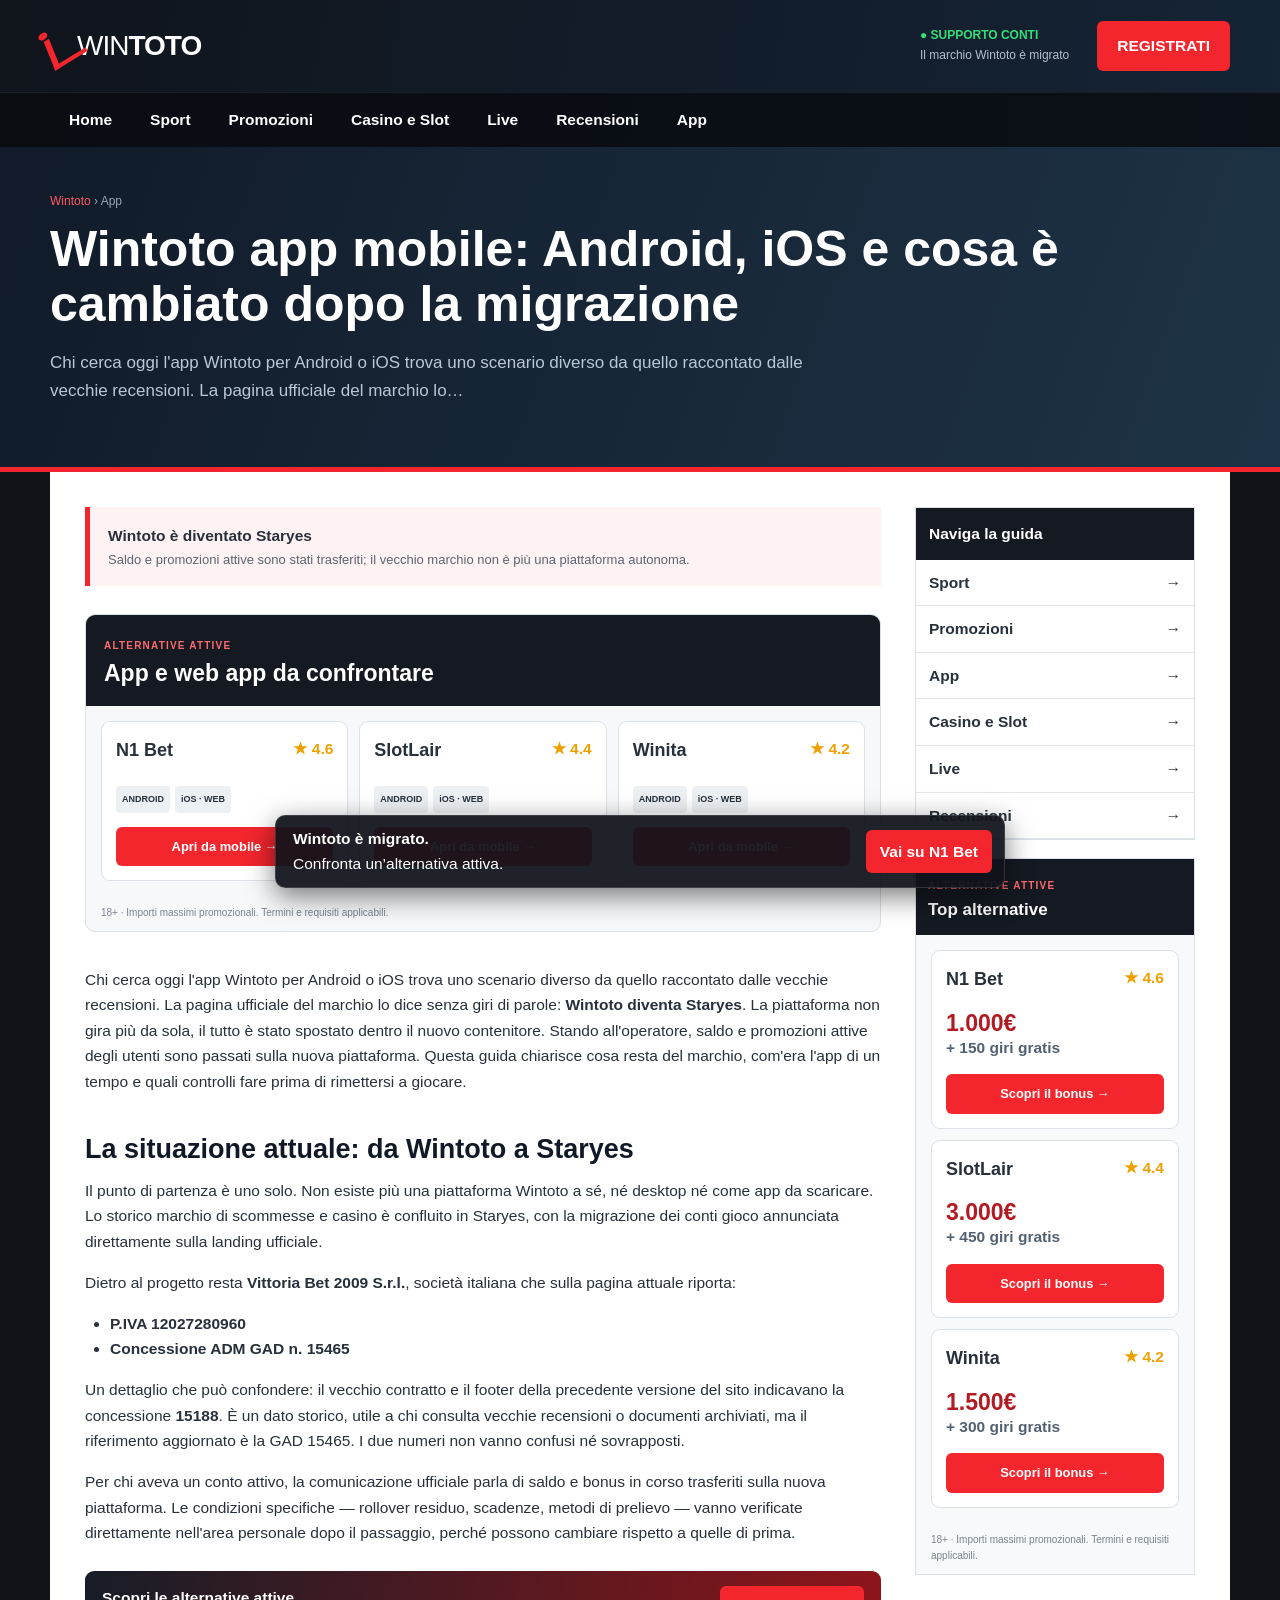
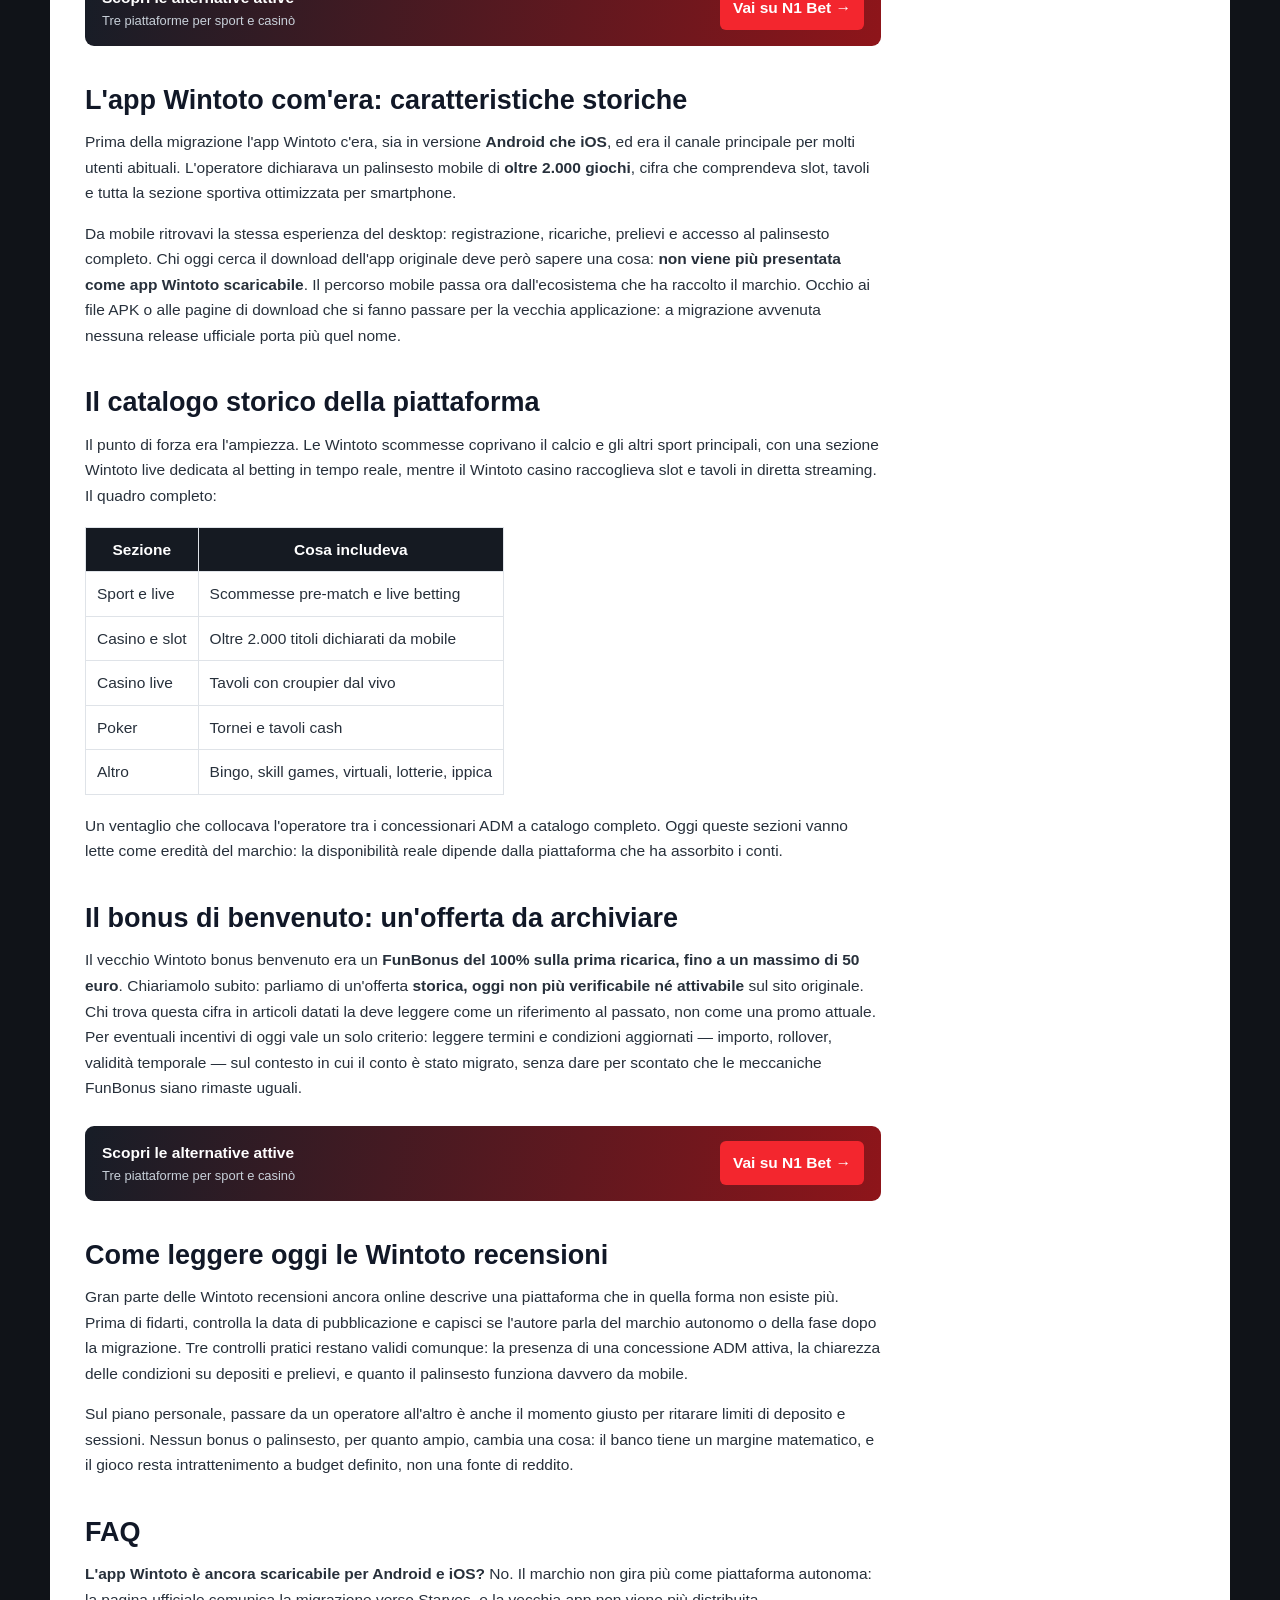
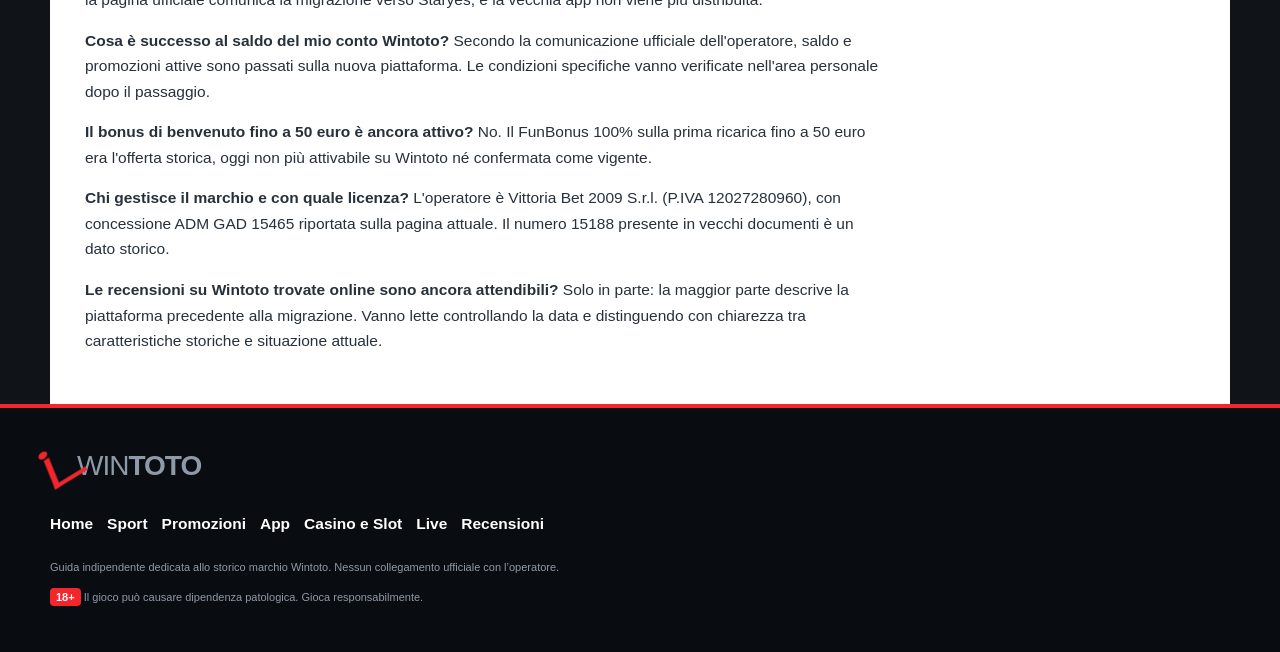
==== app/index.html @ eee36b44 "deploy wintotoit.com" ====
<!doctype html><html lang="it"><head><meta charset="utf-8"><meta name="viewport" content="width=device-width,initial-scale=1"><title>Wintoto app mobile: Android, iOS e cosa è cambiato dopo la migrazione | Guida Wintoto</title><meta name="description" content="Chi cerca oggi l&#x27;app Wintoto per Android o iOS trova uno scenario diverso da quello raccontato dalle vecchie recensioni. La pagina ufficiale del marchio lo…"><link rel="canonical" href="https://wintotoit.com/app/"><link rel="stylesheet" href="../assets/style.css"><link rel="icon" href="../favicon.svg"><script type="application/ld+json">{"@context": "https://schema.org", "@type": "Article", "headline": "Wintoto app mobile: Android, iOS e cosa è cambiato dopo la migrazione", "description": "Chi cerca oggi l'app Wintoto per Android o iOS trova uno scenario diverso da quello raccontato dalle vecchie recensioni. La pagina ufficiale del marchio lo…", "mainEntityOfPage": "https://wintotoit.com/app/", "inLanguage": "it-IT"}</script></head><body><header><div class="head wrap"><a class="logo" href="../"><i></i><span>WIN<b>TOTO</b></span></a><div class="help"><strong>● SUPPORTO CONTI</strong><span>Il marchio Wintoto è migrato</span></div><a class="register" href="/referral-link?sub_id_1=n1" rel="nofollow">REGISTRATI</a><button class="burger" aria-label="Menu">☰</button></div><nav><div class="wrap"><a class="" href="../">Home</a><a class="" href="../scommesse/">Sport</a><a class="" href="../bonus/">Promozioni</a><a class="" href="../casino/">Casino e Slot</a><a class="" href="../live/">Live</a><a class="" href="../recensioni/">Recensioni</a><a href="../app/">App</a></div></nav></header><section class="subhero"><div class="wrap"><span><a href="../">Wintoto</a> › App</span><h1>Wintoto app mobile: Android, iOS e cosa è cambiato dopo la migrazione</h1><p>Chi cerca oggi l&#x27;app Wintoto per Android o iOS trova uno scenario diverso da quello raccontato dalle vecchie recensioni. La pagina ufficiale del marchio lo…</p></div></section><main class="wrap content"><article><div class="migration"><b>Wintoto è diventato Staryes</b><span>Saldo e promozioni attive sono stati trasferiti; il vecchio marchio non è più una piattaforma autonoma.</span></div><section class="module offers"><div class="modhead"><span>ALTERNATIVE ATTIVE</span><h2>App e web app da confrontare</h2></div><div class="offergrid"><a class="offer" href="/referral-link?sub_id_1=n1" rel="nofollow"><span class="offer-top"><b>N1 Bet</b><i>★ 4.6</i></span><span class="stores"><i>ANDROID</i><i>iOS · WEB</i></span><small>Apri da mobile →</small></a><a class="offer" href="/referral-link?sub_id_1=slotlair" rel="nofollow"><span class="offer-top"><b>SlotLair</b><i>★ 4.4</i></span><span class="stores"><i>ANDROID</i><i>iOS · WEB</i></span><small>Apri da mobile →</small></a><a class="offer" href="/referral-link?sub_id_1=winita" rel="nofollow"><span class="offer-top"><b>Winita</b><i>★ 4.2</i></span><span class="stores"><i>ANDROID</i><i>iOS · WEB</i></span><small>Apri da mobile →</small></a></div><p class="legal-mini">18+ · Importi massimi promozionali. Termini e requisiti applicabili.</p></section>
<p>Chi cerca oggi l'app Wintoto per Android o iOS trova uno scenario diverso da quello raccontato dalle vecchie recensioni. La pagina ufficiale del marchio lo dice senza giri di parole: <strong>Wintoto diventa Staryes</strong>. La piattaforma non gira più da sola, il tutto è stato spostato dentro il nuovo contenitore. Stando all'operatore, saldo e promozioni attive degli utenti sono passati sulla nuova piattaforma. Questa guida chiarisce cosa resta del marchio, com'era l'app di un tempo e quali controlli fare prima di rimettersi a giocare.</p>
<h2>La situazione attuale: da Wintoto a Staryes</h2>
<p>Il punto di partenza è uno solo. Non esiste più una piattaforma Wintoto a sé, né desktop né come app da scaricare. Lo storico marchio di scommesse e casino è confluito in Staryes, con la migrazione dei conti gioco annunciata direttamente sulla landing ufficiale.</p>
<p>Dietro al progetto resta <strong>Vittoria Bet 2009 S.r.l.</strong>, società italiana che sulla pagina attuale riporta:</p>
<ul>
<li><strong>P.IVA 12027280960</strong></li>
<li><strong>Concessione ADM GAD n. 15465</strong></li>
</ul>
<p>Un dettaglio che può confondere: il vecchio contratto e il footer della precedente versione del sito indicavano la concessione <strong>15188</strong>. È un dato storico, utile a chi consulta vecchie recensioni o documenti archiviati, ma il riferimento aggiornato è la GAD 15465. I due numeri non vanno confusi né sovrapposti.</p>
<p>Per chi aveva un conto attivo, la comunicazione ufficiale parla di saldo e bonus in corso trasferiti sulla nuova piattaforma. Le condizioni specifiche — rollover residuo, scadenze, metodi di prelievo — vanno verificate direttamente nell'area personale dopo il passaggio, perché possono cambiare rispetto a quelle di prima.</p>
<div class="ctamini"><span><b>Scopri le alternative attive</b><small>Tre piattaforme per sport e casinò</small></span><a href="/referral-link?sub_id_1=n1">Vai su N1 Bet →</a></div><h2>L'app Wintoto com'era: caratteristiche storiche</h2>
<p>Prima della migrazione l'app Wintoto c'era, sia in versione <strong>Android che iOS</strong>, ed era il canale principale per molti utenti abituali. L'operatore dichiarava un palinsesto mobile di <strong>oltre 2.000 giochi</strong>, cifra che comprendeva slot, tavoli e tutta la sezione sportiva ottimizzata per smartphone.</p>
<p>Da mobile ritrovavi la stessa esperienza del desktop: registrazione, ricariche, prelievi e accesso al palinsesto completo. Chi oggi cerca il download dell'app originale deve però sapere una cosa: <strong>non viene più presentata come app Wintoto scaricabile</strong>. Il percorso mobile passa ora dall'ecosistema che ha raccolto il marchio. Occhio ai file APK o alle pagine di download che si fanno passare per la vecchia applicazione: a migrazione avvenuta nessuna release ufficiale porta più quel nome.</p>
<h2>Il catalogo storico della piattaforma</h2>
<p>Il punto di forza era l'ampiezza. Le Wintoto scommesse coprivano il calcio e gli altri sport principali, con una sezione Wintoto live dedicata al betting in tempo reale, mentre il Wintoto casino raccoglieva slot e tavoli in diretta streaming. Il quadro completo:</p>
<table>
<thead>
<tr>
<th>Sezione</th>
<th>Cosa includeva</th>
</tr>
</thead>
<tbody>
<tr>
<td>Sport e live</td>
<td>Scommesse pre-match e live betting</td>
</tr>
<tr>
<td>Casino e slot</td>
<td>Oltre 2.000 titoli dichiarati da mobile</td>
</tr>
<tr>
<td>Casino live</td>
<td>Tavoli con croupier dal vivo</td>
</tr>
<tr>
<td>Poker</td>
<td>Tornei e tavoli cash</td>
</tr>
<tr>
<td>Altro</td>
<td>Bingo, skill games, virtuali, lotterie, ippica</td>
</tr>
</tbody>
</table>
<p>Un ventaglio che collocava l'operatore tra i concessionari ADM a catalogo completo. Oggi queste sezioni vanno lette come eredità del marchio: la disponibilità reale dipende dalla piattaforma che ha assorbito i conti.</p>
<h2>Il bonus di benvenuto: un'offerta da archiviare</h2>
<p>Il vecchio Wintoto bonus benvenuto era un <strong>FunBonus del 100% sulla prima ricarica, fino a un massimo di 50 euro</strong>. Chiariamolo subito: parliamo di un'offerta <strong>storica, oggi non più verificabile né attivabile</strong> sul sito originale. Chi trova questa cifra in articoli datati la deve leggere come un riferimento al passato, non come una promo attuale. Per eventuali incentivi di oggi vale un solo criterio: leggere termini e condizioni aggiornati — importo, rollover, validità temporale — sul contesto in cui il conto è stato migrato, senza dare per scontato che le meccaniche FunBonus siano rimaste uguali.</p>
<div class="ctamini"><span><b>Scopri le alternative attive</b><small>Tre piattaforme per sport e casinò</small></span><a href="/referral-link?sub_id_1=n1">Vai su N1 Bet →</a></div><h2>Come leggere oggi le Wintoto recensioni</h2>
<p>Gran parte delle Wintoto recensioni ancora online descrive una piattaforma che in quella forma non esiste più. Prima di fidarti, controlla la data di pubblicazione e capisci se l'autore parla del marchio autonomo o della fase dopo la migrazione. Tre controlli pratici restano validi comunque: la presenza di una concessione ADM attiva, la chiarezza delle condizioni su depositi e prelievi, e quanto il palinsesto funziona davvero da mobile.</p>
<p>Sul piano personale, passare da un operatore all'altro è anche il momento giusto per ritarare limiti di deposito e sessioni. Nessun bonus o palinsesto, per quanto ampio, cambia una cosa: il banco tiene un margine matematico, e il gioco resta intrattenimento a budget definito, non una fonte di reddito.</p>
<h2>FAQ</h2>
<p><strong>L'app Wintoto è ancora scaricabile per Android e iOS?</strong>
No. Il marchio non gira più come piattaforma autonoma: la pagina ufficiale comunica la migrazione verso Staryes, e la vecchia app non viene più distribuita.</p>
<p><strong>Cosa è successo al saldo del mio conto Wintoto?</strong>
Secondo la comunicazione ufficiale dell'operatore, saldo e promozioni attive sono passati sulla nuova piattaforma. Le condizioni specifiche vanno verificate nell'area personale dopo il passaggio.</p>
<p><strong>Il bonus di benvenuto fino a 50 euro è ancora attivo?</strong>
No. Il FunBonus 100% sulla prima ricarica fino a 50 euro era l'offerta storica, oggi non più attivabile su Wintoto né confermata come vigente.</p>
<p><strong>Chi gestisce il marchio e con quale licenza?</strong>
L'operatore è Vittoria Bet 2009 S.r.l. (P.IVA 12027280960), con concessione ADM GAD 15465 riportata sulla pagina attuale. Il numero 15188 presente in vecchi documenti è un dato storico.</p>
<p><strong>Le recensioni su Wintoto trovate online sono ancora attendibili?</strong>
Solo in parte: la maggior parte descrive la piattaforma precedente alla migrazione. Vanno lette controllando la data e distinguendo con chiarezza tra caratteristiche storiche e situazione attuale.</p>
</article><aside><div class="side"><b>Naviga la guida</b><a href="../scommesse/">Sport<span>→</span></a><a href="../bonus/">Promozioni<span>→</span></a><a href="../app/">App<span>→</span></a><a href="../casino/">Casino e Slot<span>→</span></a><a href="../live/">Live<span>→</span></a><a href="../recensioni/">Recensioni<span>→</span></a></div><section class="sideoffers"><div class="modhead"><span>ALTERNATIVE ATTIVE</span><h2>Top alternative</h2></div><div class="offergrid"><a class="offer" href="/referral-link?sub_id_1=n1" rel="nofollow"><span class="offer-top"><b>N1 Bet</b><i>★ 4.6</i></span><strong>1.000€</strong><em>+ 150 giri gratis</em><small>Scopri il bonus →</small></a><a class="offer" href="/referral-link?sub_id_1=slotlair" rel="nofollow"><span class="offer-top"><b>SlotLair</b><i>★ 4.4</i></span><strong>3.000€</strong><em>+ 450 giri gratis</em><small>Scopri il bonus →</small></a><a class="offer" href="/referral-link?sub_id_1=winita" rel="nofollow"><span class="offer-top"><b>Winita</b><i>★ 4.2</i></span><strong>1.500€</strong><em>+ 300 giri gratis</em><small>Scopri il bonus →</small></a></div><p class="legal-mini">18+ · Importi massimi promozionali. Termini e requisiti applicabili.</p></section></aside></main><div class="float"><span><b>Wintoto è migrato.</b> Confronta un’alternativa attiva.</span><a href="/referral-link?sub_id_1=n1">Vai su N1 Bet</a></div><footer><div class="wrap"><a class="logo" href="../"><i></i><span>WIN<b>TOTO</b></span></a><nav><a href="../">Home</a><a href="../scommesse/">Sport</a><a href="../bonus/">Promozioni</a><a href="../app/">App</a><a href="../casino/">Casino e Slot</a><a href="../live/">Live</a><a href="../recensioni/">Recensioni</a></nav><p>Guida indipendente dedicata allo storico marchio Wintoto. Nessun collegamento ufficiale con l’operatore.</p><p><b>18+</b> Il gioco può causare dipendenza patologica. Gioca responsabilmente.</p></div></footer></body></html>
---- assets/style.css ----
*{box-sizing:border-box}html{max-width:100%;overflow-x:hidden}body{margin:0;background:#101318;color:#27303b;font:15.5px/1.65 Arial,sans-serif}a{text-decoration:none;color:inherit}.wrap{width:min(1180px,calc(100% - 34px));margin:auto}header{position:relative;z-index:10;background:linear-gradient(100deg,#10151deF,#152538eF);color:#fff}.head{height:92px;display:flex;align-items:center;gap:28px}.logo{display:flex;align-items:center;font-size:28px;font-weight:300;letter-spacing:-1px}.logo i{width:31px;height:37px;border-left:5px solid #f3262e;border-bottom:5px solid #f3262e;transform:skew(-22deg) rotate(-39deg);margin-right:-4px;position:relative}.logo i:after{content:"";position:absolute;width:8px;height:8px;background:#f3262e;border-radius:50%;left:-8px;top:-10px}.logo b{font-weight:900}.help{margin-left:auto;display:flex;flex-direction:column;font-size:12px}.help strong{color:#35df78}.help span{color:#b8c0cb}.register{background:#f3262e;padding:12px 20px;border-radius:6px;font-weight:900}.burger{display:none;background:none;border:0;color:#fff;font-size:24px}header>nav{background:#090c10cF;border-top:1px solid #ffffff12}header>nav .wrap{display:flex;overflow-x:auto}header>nav a{padding:14px 19px;font-weight:900;white-space:nowrap}header>nav a:hover,header>nav a.on{background:#f3262e}.hero{height:570px;background:linear-gradient(90deg,#07101b99,#07101b24),url(hero-football.jpg) center/cover;color:#fff;display:flex;align-items:center}.hero-in{text-align:center}.hero-in>span{font-size:11px;font-weight:900;letter-spacing:.15em;color:#ff6a70}.hero h1{font-size:clamp(38px,5vw,68px);line-height:1.04;margin:10px auto;max-width:900px}.hero p{max-width:740px;margin:0 auto 25px;color:#dce5ef;font-size:18px}.hero a{display:inline-block;background:#f3262e;padding:14px 28px;border-radius:6px;font-weight:900}.subhero{background:linear-gradient(110deg,#111b29,#1e3347);border-bottom:5px solid #f3262e;color:#fff}.subhero .wrap{padding:40px 0 45px}.subhero span{font-size:12px;color:#96a7b9}.subhero span a{color:#ff5a61}.subhero h1{font-size:clamp(32px,5vw,50px);line-height:1.1;margin:10px 0}.subhero p{max-width:780px;color:#bac7d4;font-size:17px}.content{display:grid;grid-template-columns:minmax(0,820px) 280px;gap:34px;background:#fff;padding:35px}.content article{min-width:0}.migration{padding:16px 18px;background:#fff2f2;border-left:5px solid #f3262e;margin-bottom:28px}.migration b,.migration span{display:block}.migration span{font-size:13px;color:#596573}.content h2{font-size:27px;line-height:1.2;color:#111827;margin:38px 0 13px}.content h3{font-size:20px;color:#ad1c23}.content p{margin:0 0 15px}.content ul,.content ol{padding-left:25px}.content table{display:block;max-width:100%;overflow-x:auto;border-collapse:collapse;margin:18px 0}.content td,.content th{border:1px solid #dfe3e8;padding:9px 11px}.content th{background:#151a22;color:#fff}.module{border:1px solid #dbe0e6;border-radius:10px;overflow:hidden;margin:25px 0 35px;background:#f7f8fa}.modhead{position:relative;background:#151a22;color:#fff;padding:16px 18px}.modhead.red{background:#a9181e}.modhead>span{font-size:10px;font-weight:900;letter-spacing:.12em;color:#ff6a70}.modhead h2{margin:3px 0!important;color:#fff!important;font-size:23px!important}.modhead>a{position:absolute;right:18px;bottom:18px;color:#67b9ff;font-weight:900;font-size:12px}.fixture{display:grid;grid-template-columns:1fr 280px;gap:3px 12px;align-items:center;padding:12px 16px;background:#fff;border-bottom:1px solid #e1e5e9}.fixture>span{font-size:10px;color:#77828e;text-transform:uppercase}.fixture>b{grid-column:1}.fixture>b i{font-style:normal;color:#9da6af}.fixture>div{grid-column:2;grid-row:1/3;display:grid;grid-template-columns:repeat(3,1fr);gap:6px}.fixture>div a{display:flex;justify-content:space-between;background:#eef3f7;border:1px solid #d5e0e8;border-radius:6px;padding:8px;color:#1472af;font-weight:900}.fixture small{color:#687783}.legal-mini{font-size:10px;color:#77828e;padding:9px 15px;margin:0!important}.offergrid{display:grid;grid-template-columns:repeat(3,1fr);gap:11px;padding:15px}.offer{background:#fff;border:1px solid #dce1e7;border-radius:9px;padding:14px}.offer>*{display:block}.offer-top{display:flex!important;justify-content:space-between}.offer-top b{font-size:18px}.offer-top i{font-style:normal;color:#eea000;font-weight:900}.offer>strong{font-size:31px;line-height:1;margin-top:17px;color:#b31a21}.offer>em{font-style:normal;color:#526171;font-weight:800}.offer>small{background:#f3262e;color:#fff;text-align:center;padding:9px;border-radius:6px;margin-top:14px;font-weight:900}.stores{display:flex!important;gap:5px;margin-top:20px}.stores i{font-size:9px;font-style:normal;font-weight:900;background:#edf0f3;border-radius:4px;padding:6px}.gamegrid{display:grid;grid-template-columns:repeat(4,1fr);gap:10px;padding:14px}.game{background:#111722;color:#fff;border-radius:8px;overflow:hidden}.game>div{aspect-ratio:400/254;background:#090c10}.game img{width:100%;height:100%;object-fit:contain}.game b,.game span{display:block;padding:0 9px;white-space:nowrap;overflow:hidden;text-overflow:ellipsis}.game b{padding-top:8px}.game span{color:#9ba8b8;font-size:10px;padding-bottom:8px}.products{display:grid;grid-template-columns:repeat(3,1fr);gap:10px;margin:25px 0}.products a{background:#151a22;color:#fff;border-bottom:4px solid #f3262e;padding:18px}.products b,.products span{display:block}.products span{font-size:12px;color:#a9b4c0}.novita{margin:35px 0}.novita>div{display:grid;grid-template-columns:repeat(4,1fr);gap:10px}.novita a{min-height:130px;background:linear-gradient(140deg,#152438,#080b10);color:#fff;border-radius:9px;padding:18px;display:flex;flex-direction:column;justify-content:flex-end;border-top:4px solid #f3262e}.novita b,.novita span{display:block}.novita span{color:#aab6c3;font-size:12px}.ctamini{display:flex;align-items:center;justify-content:space-between;gap:15px;background:linear-gradient(100deg,#171d27,#8e151a);color:#fff;border-radius:9px;padding:14px 17px;margin:25px 0}.ctamini span>*{display:block}.ctamini small{color:#c8d0d9}.ctamini>a{background:#f3262e;padding:9px 13px;border-radius:6px;font-weight:900}.reviewbox{display:grid;grid-template-columns:180px 1fr;border:1px solid #dce1e7;border-radius:10px;padding:20px;margin:25px 0}.score{text-align:center;border-right:1px solid #ddd}.score>*{display:block}.score>b{font-size:50px}.score>span{color:#ee9d00}.score>small{color:#75808c}.bars{padding-left:20px}.bars p{display:grid;grid-template-columns:160px 1fr;align-items:center}.bars i{height:8px;background:#e7eaee;border-radius:5px}.bars i b{display:block;height:100%;background:#f3262e;border-radius:5px}.reviews{display:grid;grid-template-columns:repeat(3,1fr);gap:10px}.reviews article{background:#f5f7f9;border:1px solid #dde2e7;border-radius:9px;padding:14px}.reviews article>b{color:#efa000}.reviews small{color:#7b8691}.content aside{position:sticky;top:15px;align-self:start}.side{border:1px solid #dce1e7}.side>b{display:block;background:#151a22;color:#fff;padding:13px}.side>a{display:flex;justify-content:space-between;padding:10px 13px;border-bottom:1px solid #e2e5e9;font-weight:800}.sideoffers{margin-top:18px;border:1px solid #dce1e7;background:#f8f9fa}.sideoffers .modhead{padding:12px}.sideoffers .modhead h2{font-size:17px!important}.sideoffers .offergrid{grid-template-columns:1fr}.sideoffers .offer>strong{font-size:23px}.float{position:fixed;z-index:20;left:50%;bottom:12px;transform:translateX(-50%);width:min(730px,calc(100% - 24px));display:flex;justify-content:space-between;align-items:center;background:#10141bef;color:#fff;border:1px solid #ffffff22;border-radius:10px;padding:10px 12px 10px 17px;box-shadow:0 8px 28px #0008}.float a{background:#f3262e;padding:9px 14px;border-radius:6px;font-weight:900}.float span b{display:block}footer{background:#090c10;color:#8f9aa8;border-top:4px solid #f3262e;padding:35px 0}footer nav{display:flex;gap:14px;flex-wrap:wrap;margin:22px 0}footer nav a{color:#fff;font-weight:800}footer p{font-size:11px}footer p b{background:#f3262e;color:#fff;padding:3px 6px;border-radius:4px}@media(max-width:850px){.help{display:none}.content{grid-template-columns:1fr;padding:24px 20px}.content aside{position:static}.gamegrid{grid-template-columns:repeat(3,1fr)}.hero{height:500px}}@media(max-width:600px){.head{height:72px}.register{font-size:12px;padding:9px}.logo{font-size:23px}.hero{height:510px}.hero h1{font-size:38px}.offergrid,.products,.novita>div,.reviews{grid-template-columns:1fr}.gamegrid{grid-template-columns:repeat(2,1fr)}.fixture{grid-template-columns:1fr}.fixture>div{grid-column:1;grid-row:auto}.modhead>a{position:static;display:block;margin-top:5px}.reviewbox{grid-template-columns:1fr}.score{border-right:0;border-bottom:1px solid #ddd;padding-bottom:15px}.bars{padding:10px 0}.bars p{grid-template-columns:120px 1fr}.ctamini{align-items:flex-start;flex-direction:column}.float span{font-size:11px;max-width:180px}.float a{font-size:11px}.shell{width:calc(100% - 20px)}}.loginmock{display:grid;grid-template-columns:1fr 1fr;gap:12px;padding:18px}.loginmock label{font-size:11px;font-weight:900}.loginmock input{display:block;width:100%;margin-top:5px;padding:12px;border:1px solid #ccd4dc;border-radius:6px;background:#eef1f4}.loginmock button{grid-column:1/-1;padding:12px;border:0;border-radius:6px;background:#68737e;color:#fff;font-weight:900}.resultgrid{display:grid;grid-template-columns:repeat(3,1fr);gap:1px;background:#dce2e8}.resultgrid>div{background:#fff;padding:17px}.resultgrid small,.resultgrid b,.resultgrid span{display:block}.resultgrid small{color:#f3262e;font-weight:900}.resultgrid span{font-size:12px;color:#697582}@media(max-width:600px){body{max-width:100%;overflow-x:hidden}.wrap{width:100%;max-width:100%;padding-left:16px;padding-right:16px}.head{padding-left:16px;padding-right:16px}header>nav .wrap{width:100%;padding:0}.subhero{width:100vw;overflow:hidden}.subhero .wrap{width:100vw!important;max-width:100vw!important;margin:0!important;padding:36px 16px!important}.subhero h1{max-width:calc(100vw - 32px);font-size:28px;overflow-wrap:normal}.subhero p{max-width:calc(100vw - 32px)}.content{width:calc(100% - 20px);padding:24px 20px}.float{left:10px;right:10px;transform:none;width:auto}.float span{flex:1;min-width:0}.float a{flex:none;white-space:nowrap}.loginmock,.resultgrid{grid-template-columns:1fr}}
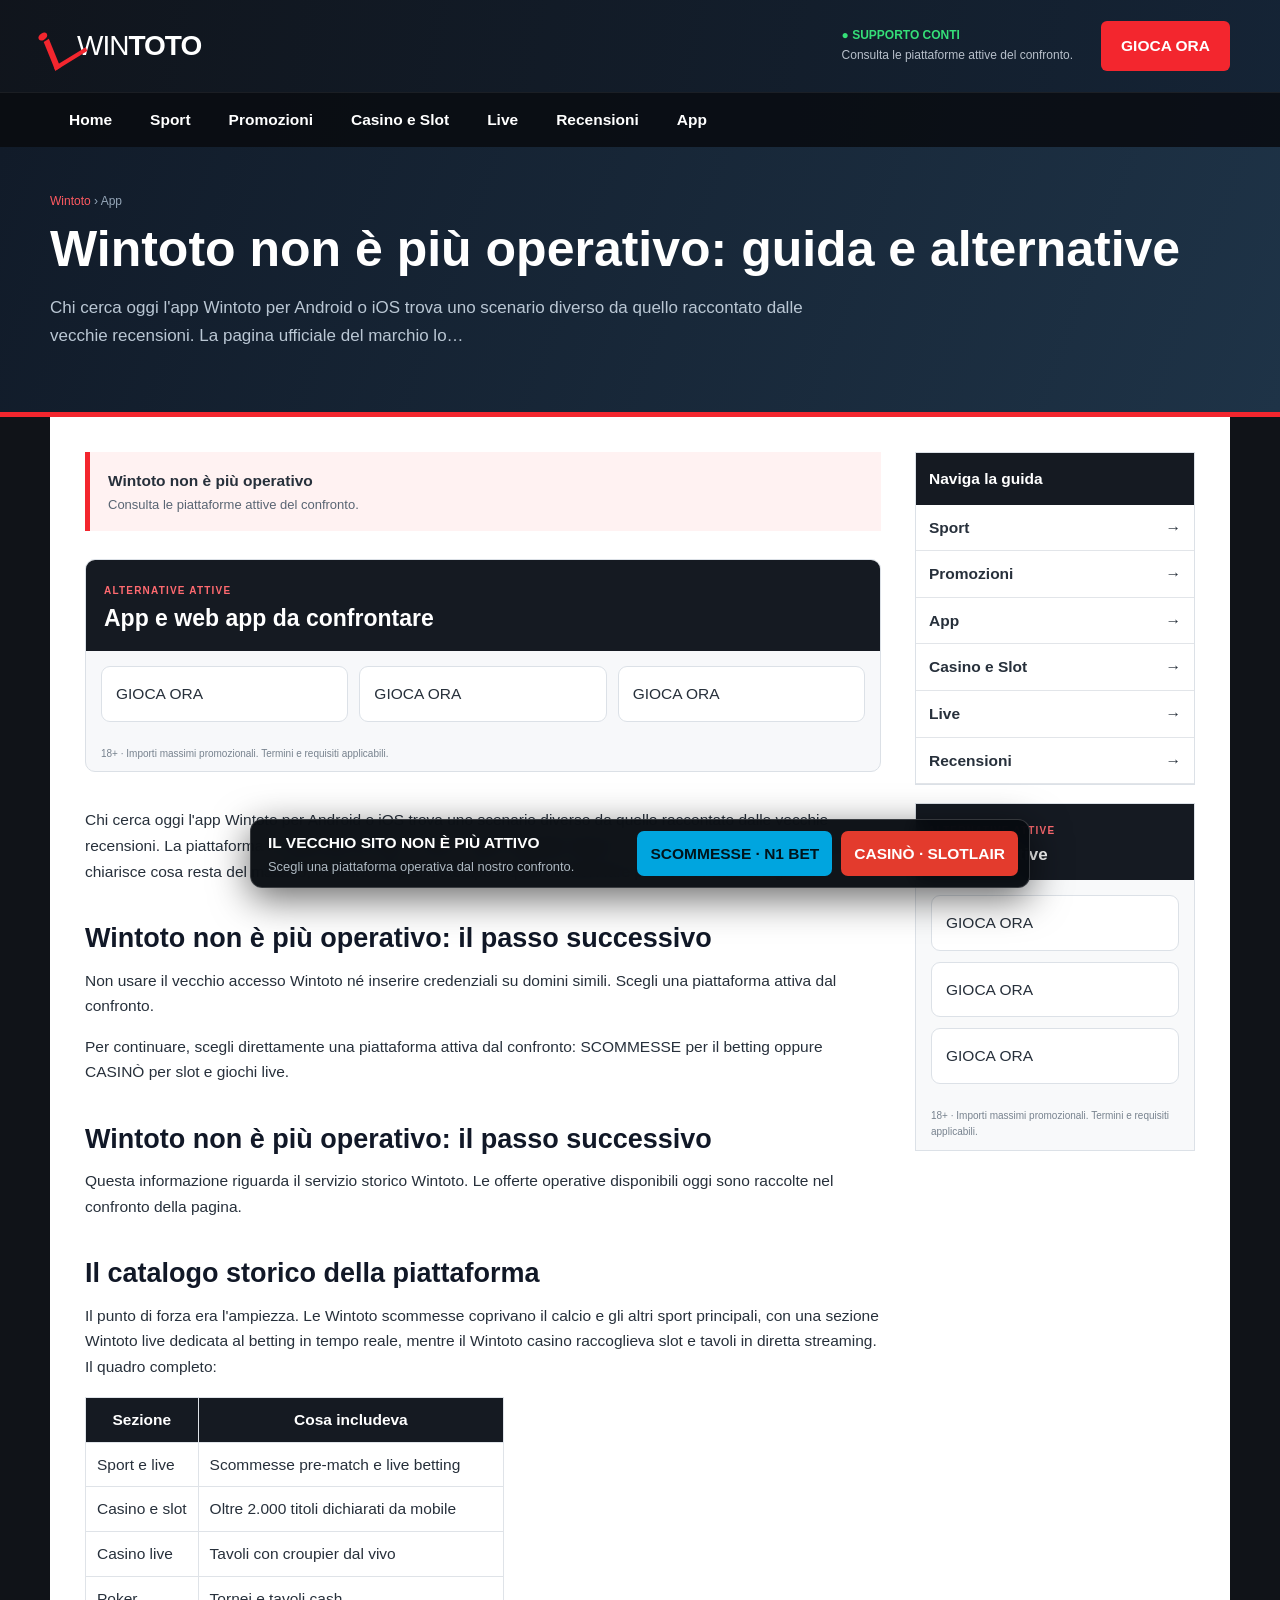
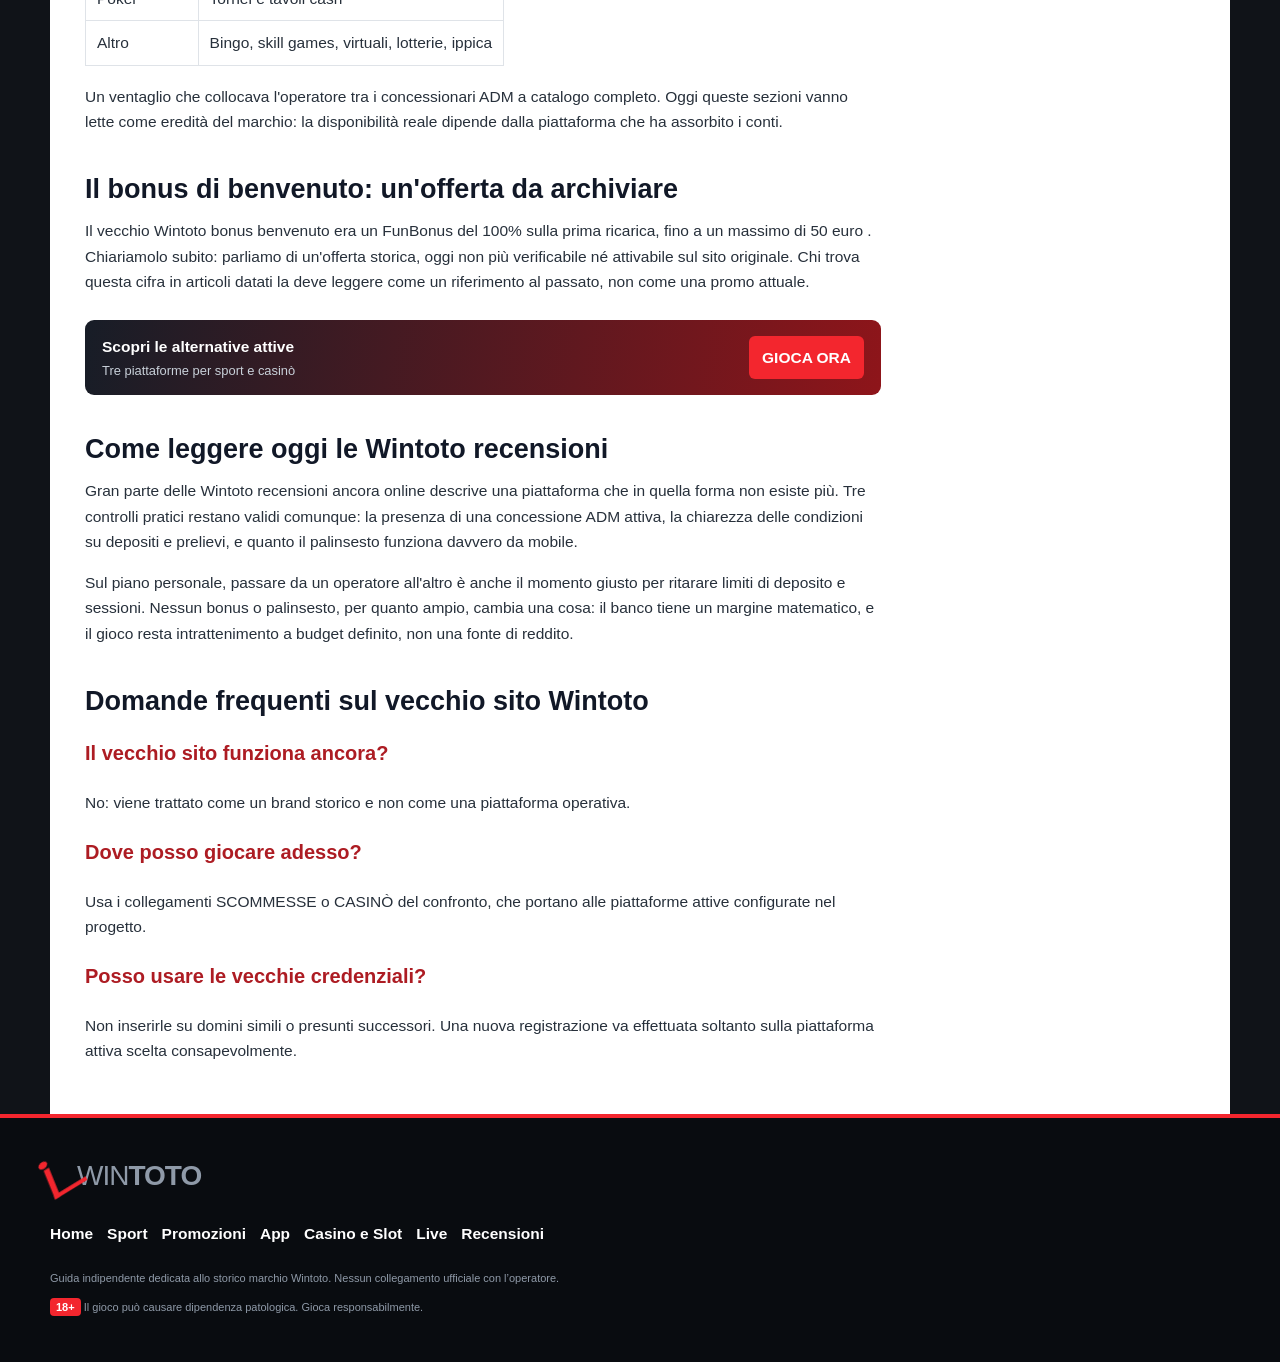
==== commit 09aa5c48: "deploy wintotoit.com" ====
--- a/app/index.html
+++ b/app/index.html
@@ -1,17 +1,10 @@
-<!doctype html><html lang="it"><head><meta charset="utf-8"><meta name="viewport" content="width=device-width,initial-scale=1"><title>Wintoto app mobile: Android, iOS e cosa è cambiato dopo la migrazione | Guida Wintoto</title><meta name="description" content="Chi cerca oggi l&#x27;app Wintoto per Android o iOS trova uno scenario diverso da quello raccontato dalle vecchie recensioni. La pagina ufficiale del marchio lo…"><link rel="canonical" href="https://wintotoit.com/app/"><link rel="stylesheet" href="../assets/style.css"><link rel="icon" href="../favicon.svg"><script type="application/ld+json">{"@context": "https://schema.org", "@type": "Article", "headline": "Wintoto app mobile: Android, iOS e cosa è cambiato dopo la migrazione", "description": "Chi cerca oggi l'app Wintoto per Android o iOS trova uno scenario diverso da quello raccontato dalle vecchie recensioni. La pagina ufficiale del marchio lo…", "mainEntityOfPage": "https://wintotoit.com/app/", "inLanguage": "it-IT"}</script></head><body><header><div class="head wrap"><a class="logo" href="../"><i></i><span>WIN<b>TOTO</b></span></a><div class="help"><strong>● SUPPORTO CONTI</strong><span>Il marchio Wintoto è migrato</span></div><a class="register" href="/referral-link?sub_id_1=n1" rel="nofollow">REGISTRATI</a><button class="burger" aria-label="Menu">☰</button></div><nav><div class="wrap"><a class="" href="../">Home</a><a class="" href="../scommesse/">Sport</a><a class="" href="../bonus/">Promozioni</a><a class="" href="../casino/">Casino e Slot</a><a class="" href="../live/">Live</a><a class="" href="../recensioni/">Recensioni</a><a href="../app/">App</a></div></nav></header><section class="subhero"><div class="wrap"><span><a href="../">Wintoto</a> › App</span><h1>Wintoto app mobile: Android, iOS e cosa è cambiato dopo la migrazione</h1><p>Chi cerca oggi l&#x27;app Wintoto per Android o iOS trova uno scenario diverso da quello raccontato dalle vecchie recensioni. La pagina ufficiale del marchio lo…</p></div></section><main class="wrap content"><article><div class="migration"><b>Wintoto è diventato Staryes</b><span>Saldo e promozioni attive sono stati trasferiti; il vecchio marchio non è più una piattaforma autonoma.</span></div><section class="module offers"><div class="modhead"><span>ALTERNATIVE ATTIVE</span><h2>App e web app da confrontare</h2></div><div class="offergrid"><a class="offer" href="/referral-link?sub_id_1=n1" rel="nofollow"><span class="offer-top"><b>N1 Bet</b><i>★ 4.6</i></span><span class="stores"><i>ANDROID</i><i>iOS · WEB</i></span><small>Apri da mobile →</small></a><a class="offer" href="/referral-link?sub_id_1=slotlair" rel="nofollow"><span class="offer-top"><b>SlotLair</b><i>★ 4.4</i></span><span class="stores"><i>ANDROID</i><i>iOS · WEB</i></span><small>Apri da mobile →</small></a><a class="offer" href="/referral-link?sub_id_1=winita" rel="nofollow"><span class="offer-top"><b>Winita</b><i>★ 4.2</i></span><span class="stores"><i>ANDROID</i><i>iOS · WEB</i></span><small>Apri da mobile →</small></a></div><p class="legal-mini">18+ · Importi massimi promozionali. Termini e requisiti applicabili.</p></section>
-<p>Chi cerca oggi l'app Wintoto per Android o iOS trova uno scenario diverso da quello raccontato dalle vecchie recensioni. La pagina ufficiale del marchio lo dice senza giri di parole: <strong>Wintoto diventa Staryes</strong>. La piattaforma non gira più da sola, il tutto è stato spostato dentro il nuovo contenitore. Stando all'operatore, saldo e promozioni attive degli utenti sono passati sulla nuova piattaforma. Questa guida chiarisce cosa resta del marchio, com'era l'app di un tempo e quali controlli fare prima di rimettersi a giocare.</p>
-<h2>La situazione attuale: da Wintoto a Staryes</h2>
-<p>Il punto di partenza è uno solo. Non esiste più una piattaforma Wintoto a sé, né desktop né come app da scaricare. Lo storico marchio di scommesse e casino è confluito in Staryes, con la migrazione dei conti gioco annunciata direttamente sulla landing ufficiale.</p>
-<p>Dietro al progetto resta <strong>Vittoria Bet 2009 S.r.l.</strong>, società italiana che sulla pagina attuale riporta:</p>
-<ul>
-<li><strong>P.IVA 12027280960</strong></li>
-<li><strong>Concessione ADM GAD n. 15465</strong></li>
-</ul>
-<p>Un dettaglio che può confondere: il vecchio contratto e il footer della precedente versione del sito indicavano la concessione <strong>15188</strong>. È un dato storico, utile a chi consulta vecchie recensioni o documenti archiviati, ma il riferimento aggiornato è la GAD 15465. I due numeri non vanno confusi né sovrapposti.</p>
-<p>Per chi aveva un conto attivo, la comunicazione ufficiale parla di saldo e bonus in corso trasferiti sulla nuova piattaforma. Le condizioni specifiche — rollover residuo, scadenze, metodi di prelievo — vanno verificate direttamente nell'area personale dopo il passaggio, perché possono cambiare rispetto a quelle di prima.</p>
-<div class="ctamini"><span><b>Scopri le alternative attive</b><small>Tre piattaforme per sport e casinò</small></span><a href="/referral-link?sub_id_1=n1">Vai su N1 Bet →</a></div><h2>L'app Wintoto com'era: caratteristiche storiche</h2>
-<p>Prima della migrazione l'app Wintoto c'era, sia in versione <strong>Android che iOS</strong>, ed era il canale principale per molti utenti abituali. L'operatore dichiarava un palinsesto mobile di <strong>oltre 2.000 giochi</strong>, cifra che comprendeva slot, tavoli e tutta la sezione sportiva ottimizzata per smartphone.</p>
-<p>Da mobile ritrovavi la stessa esperienza del desktop: registrazione, ricariche, prelievi e accesso al palinsesto completo. Chi oggi cerca il download dell'app originale deve però sapere una cosa: <strong>non viene più presentata come app Wintoto scaricabile</strong>. Il percorso mobile passa ora dall'ecosistema che ha raccolto il marchio. Occhio ai file APK o alle pagine di download che si fanno passare per la vecchia applicazione: a migrazione avvenuta nessuna release ufficiale porta più quel nome.</p>
+<!DOCTYPE html>
+<html lang="it"><head><meta charset="utf-8"/><meta content="width=device-width,initial-scale=1" name="viewport"/><title>Wintoto non è più operativo: guida e alternative</title><meta content="Chi cerca oggi l'app Wintoto per Android o iOS trova uno scenario diverso da quello raccontato dalle vecchie recensioni. La pagina ufficiale del marchio lo…" name="description"/><link href="https://wintotoit.com/app/" rel="canonical"/><link href="../assets/style.css" rel="stylesheet"/><link href="../favicon.svg" rel="icon"/></head><body><header><div class="head wrap"><a class="logo" href="../"><i></i><span>WIN<b>TOTO</b></span></a><div class="help"><strong>● SUPPORTO CONTI</strong><span>Consulta le piattaforme attive del confronto.</span></div><a class="register" href="/referral-link?sub_id_1=n1" rel="nofollow">GIOCA ORA</a><button aria-label="Menu" class="burger">☰</button></div><nav><div class="wrap"><a class="" href="../">Home</a><a class="" href="../scommesse/">Sport</a><a class="" href="../bonus/">Promozioni</a><a class="" href="../casino/">Casino e Slot</a><a class="" href="../live/">Live</a><a class="" href="../recensioni/">Recensioni</a><a href="../app/">App</a></div></nav></header><section class="subhero"><div class="wrap"><span><a href="../">Wintoto</a> › App</span><h1>Wintoto non è più operativo: guida e alternative</h1><p>Chi cerca oggi l'app Wintoto per Android o iOS trova uno scenario diverso da quello raccontato dalle vecchie recensioni. La pagina ufficiale del marchio lo…</p></div></section><main class="wrap content"><article><div class="migration"><b>Wintoto non è più operativo</b><span>Consulta le piattaforme attive del confronto.</span></div><section class="module offers"><div class="modhead"><span>ALTERNATIVE ATTIVE</span><h2>App e web app da confrontare</h2></div><div class="offergrid"><a class="offer" href="/referral-link?sub_id_1=n1" rel="nofollow">GIOCA ORA</a><a class="offer" href="/referral-link?sub_id_1=slotlair" rel="nofollow">GIOCA ORA</a><a class="offer" href="/referral-link?sub_id_1=winita" rel="nofollow">GIOCA ORA</a></div><p class="legal-mini">18+ · Importi massimi promozionali. Termini e requisiti applicabili.</p></section>
+<p>Chi cerca oggi l'app Wintoto per Android o iOS trova uno scenario diverso da quello raccontato dalle vecchie recensioni. La piattaforma non gira più da sola, il tutto è stato spostato dentro il nuovo contenitore. Questa guida chiarisce cosa resta del marchio, com'era l'app di un tempo e quali controlli fare prima di rimettersi a giocare.</p>
+<h2>Wintoto non è più operativo: il passo successivo</h2>
+<p>Non usare il vecchio accesso Wintoto né inserire credenziali su domini simili. Scegli una piattaforma attiva dal confronto.</p>
+<p>Per continuare, scegli direttamente una piattaforma attiva dal confronto: SCOMMESSE per il betting oppure CASINÒ per slot e giochi live.</p><h2>Wintoto non è più operativo: il passo successivo</h2>
+<p>Questa informazione riguarda il servizio storico Wintoto. Le offerte operative disponibili oggi sono raccolte nel confronto della pagina.</p>
 <h2>Il catalogo storico della piattaforma</h2>
 <p>Il punto di forza era l'ampiezza. Le Wintoto scommesse coprivano il calcio e gli altri sport principali, con una sezione Wintoto live dedicata al betting in tempo reale, mentre il Wintoto casino raccoglieva slot e tavoli in diretta streaming. Il quadro completo:</p>
 <table>
@@ -46,19 +39,11 @@
 </table>
 <p>Un ventaglio che collocava l'operatore tra i concessionari ADM a catalogo completo. Oggi queste sezioni vanno lette come eredità del marchio: la disponibilità reale dipende dalla piattaforma che ha assorbito i conti.</p>
 <h2>Il bonus di benvenuto: un'offerta da archiviare</h2>
-<p>Il vecchio Wintoto bonus benvenuto era un <strong>FunBonus del 100% sulla prima ricarica, fino a un massimo di 50 euro</strong>. Chiariamolo subito: parliamo di un'offerta <strong>storica, oggi non più verificabile né attivabile</strong> sul sito originale. Chi trova questa cifra in articoli datati la deve leggere come un riferimento al passato, non come una promo attuale. Per eventuali incentivi di oggi vale un solo criterio: leggere termini e condizioni aggiornati — importo, rollover, validità temporale — sul contesto in cui il conto è stato migrato, senza dare per scontato che le meccaniche FunBonus siano rimaste uguali.</p>
-<div class="ctamini"><span><b>Scopri le alternative attive</b><small>Tre piattaforme per sport e casinò</small></span><a href="/referral-link?sub_id_1=n1">Vai su N1 Bet →</a></div><h2>Come leggere oggi le Wintoto recensioni</h2>
-<p>Gran parte delle Wintoto recensioni ancora online descrive una piattaforma che in quella forma non esiste più. Prima di fidarti, controlla la data di pubblicazione e capisci se l'autore parla del marchio autonomo o della fase dopo la migrazione. Tre controlli pratici restano validi comunque: la presenza di una concessione ADM attiva, la chiarezza delle condizioni su depositi e prelievi, e quanto il palinsesto funziona davvero da mobile.</p>
+<p>Il vecchio Wintoto bonus benvenuto era un FunBonus del 100% sulla prima ricarica, fino a un massimo di 50 euro . Chiariamolo subito: parliamo di un'offerta storica, oggi non più verificabile né attivabile sul sito originale. Chi trova questa cifra in articoli datati la deve leggere come un riferimento al passato, non come una promo attuale.</p>
+<div class="ctamini"><span><b>Scopri le alternative attive</b><small>Tre piattaforme per sport e casinò</small></span><a href="/referral-link?sub_id_1=n1">GIOCA ORA</a></div><h2>Come leggere oggi le Wintoto recensioni</h2>
+<p>Gran parte delle Wintoto recensioni ancora online descrive una piattaforma che in quella forma non esiste più. Tre controlli pratici restano validi comunque: la presenza di una concessione ADM attiva, la chiarezza delle condizioni su depositi e prelievi, e quanto il palinsesto funziona davvero da mobile.</p>
 <p>Sul piano personale, passare da un operatore all'altro è anche il momento giusto per ritarare limiti di deposito e sessioni. Nessun bonus o palinsesto, per quanto ampio, cambia una cosa: il banco tiene un margine matematico, e il gioco resta intrattenimento a budget definito, non una fonte di reddito.</p>
-<h2>FAQ</h2>
-<p><strong>L'app Wintoto è ancora scaricabile per Android e iOS?</strong>
-No. Il marchio non gira più come piattaforma autonoma: la pagina ufficiale comunica la migrazione verso Staryes, e la vecchia app non viene più distribuita.</p>
-<p><strong>Cosa è successo al saldo del mio conto Wintoto?</strong>
-Secondo la comunicazione ufficiale dell'operatore, saldo e promozioni attive sono passati sulla nuova piattaforma. Le condizioni specifiche vanno verificate nell'area personale dopo il passaggio.</p>
-<p><strong>Il bonus di benvenuto fino a 50 euro è ancora attivo?</strong>
-No. Il FunBonus 100% sulla prima ricarica fino a 50 euro era l'offerta storica, oggi non più attivabile su Wintoto né confermata come vigente.</p>
-<p><strong>Chi gestisce il marchio e con quale licenza?</strong>
-L'operatore è Vittoria Bet 2009 S.r.l. (P.IVA 12027280960), con concessione ADM GAD 15465 riportata sulla pagina attuale. Il numero 15188 presente in vecchi documenti è un dato storico.</p>
-<p><strong>Le recensioni su Wintoto trovate online sono ancora attendibili?</strong>
-Solo in parte: la maggior parte descrive la piattaforma precedente alla migrazione. Vanno lette controllando la data e distinguendo con chiarezza tra caratteristiche storiche e situazione attuale.</p>
-</article><aside><div class="side"><b>Naviga la guida</b><a href="../scommesse/">Sport<span>→</span></a><a href="../bonus/">Promozioni<span>→</span></a><a href="../app/">App<span>→</span></a><a href="../casino/">Casino e Slot<span>→</span></a><a href="../live/">Live<span>→</span></a><a href="../recensioni/">Recensioni<span>→</span></a></div><section class="sideoffers"><div class="modhead"><span>ALTERNATIVE ATTIVE</span><h2>Top alternative</h2></div><div class="offergrid"><a class="offer" href="/referral-link?sub_id_1=n1" rel="nofollow"><span class="offer-top"><b>N1 Bet</b><i>★ 4.6</i></span><strong>1.000€</strong><em>+ 150 giri gratis</em><small>Scopri il bonus →</small></a><a class="offer" href="/referral-link?sub_id_1=slotlair" rel="nofollow"><span class="offer-top"><b>SlotLair</b><i>★ 4.4</i></span><strong>3.000€</strong><em>+ 450 giri gratis</em><small>Scopri il bonus →</small></a><a class="offer" href="/referral-link?sub_id_1=winita" rel="nofollow"><span class="offer-top"><b>Winita</b><i>★ 4.2</i></span><strong>1.500€</strong><em>+ 300 giri gratis</em><small>Scopri il bonus →</small></a></div><p class="legal-mini">18+ · Importi massimi promozionali. Termini e requisiti applicabili.</p></section></aside></main><div class="float"><span><b>Wintoto è migrato.</b> Confronta un’alternativa attiva.</span><a href="/referral-link?sub_id_1=n1">Vai su N1 Bet</a></div><footer><div class="wrap"><a class="logo" href="../"><i></i><span>WIN<b>TOTO</b></span></a><nav><a href="../">Home</a><a href="../scommesse/">Sport</a><a href="../bonus/">Promozioni</a><a href="../app/">App</a><a href="../casino/">Casino e Slot</a><a href="../live/">Live</a><a href="../recensioni/">Recensioni</a></nav><p>Guida indipendente dedicata allo storico marchio Wintoto. Nessun collegamento ufficiale con l’operatore.</p><p><b>18+</b> Il gioco può causare dipendenza patologica. Gioca responsabilmente.</p></div></footer></body></html>+<h2>Domande frequenti sul vecchio sito Wintoto</h2>
+<h3>Il vecchio sito funziona ancora?</h3><p>No: viene trattato come un brand storico e non come una piattaforma operativa.</p>
+<h3>Dove posso giocare adesso?</h3><p>Usa i collegamenti SCOMMESSE o CASINÒ del confronto, che portano alle piattaforme attive configurate nel progetto.</p>
+<h3>Posso usare le vecchie credenziali?</h3><p>Non inserirle su domini simili o presunti successori. Una nuova registrazione va effettuata soltanto sulla piattaforma attiva scelta consapevolmente.</p></article><aside><div class="side"><b>Naviga la guida</b><a href="../scommesse/">Sport<span>→</span></a><a href="../bonus/">Promozioni<span>→</span></a><a href="../app/">App<span>→</span></a><a href="../casino/">Casino e Slot<span>→</span></a><a href="../live/">Live<span>→</span></a><a href="../recensioni/">Recensioni<span>→</span></a></div><section class="sideoffers"><div class="modhead"><span>ALTERNATIVE ATTIVE</span><h2>Top alternative</h2></div><div class="offergrid"><a class="offer" href="/referral-link?sub_id_1=n1" rel="nofollow">GIOCA ORA</a><a class="offer" href="/referral-link?sub_id_1=slotlair" rel="nofollow">GIOCA ORA</a><a class="offer" href="/referral-link?sub_id_1=winita" rel="nofollow">GIOCA ORA</a></div><p class="legal-mini">18+ · Importi massimi promozionali. Termini e requisiti applicabili.</p></section></aside></main><div class="dropbar"><span><b>IL VECCHIO SITO NON È PIÙ ATTIVO</b><small>Scegli una piattaforma operativa dal nostro confronto.</small></span><a class="betting" href="/referral-link?sub_id_1=n1" rel="nofollow">SCOMMESSE · N1 BET</a><a class="casino" href="/referral-link?sub_id_1=slotlair" rel="nofollow">CASINÒ · SLOTLAIR</a></div><footer><div class="wrap"><a class="logo" href="../"><i></i><span>WIN<b>TOTO</b></span></a><nav><a href="../">Home</a><a href="../scommesse/">Sport</a><a href="../bonus/">Promozioni</a><a href="../app/">App</a><a href="../casino/">Casino e Slot</a><a href="../live/">Live</a><a href="../recensioni/">Recensioni</a></nav><p>Guida indipendente dedicata allo storico marchio Wintoto. Nessun collegamento ufficiale con l’operatore.</p><p><b>18+</b> Il gioco può causare dipendenza patologica. Gioca responsabilmente.</p></div></footer></body></html>
--- a/assets/style.css
+++ b/assets/style.css
@@ -1 +1,2 @@
-*{box-sizing:border-box}html{max-width:100%;overflow-x:hidden}body{margin:0;background:#101318;color:#27303b;font:15.5px/1.65 Arial,sans-serif}a{text-decoration:none;color:inherit}.wrap{width:min(1180px,calc(100% - 34px));margin:auto}header{position:relative;z-index:10;background:linear-gradient(100deg,#10151deF,#152538eF);color:#fff}.head{height:92px;display:flex;align-items:center;gap:28px}.logo{display:flex;align-items:center;font-size:28px;font-weight:300;letter-spacing:-1px}.logo i{width:31px;height:37px;border-left:5px solid #f3262e;border-bottom:5px solid #f3262e;transform:skew(-22deg) rotate(-39deg);margin-right:-4px;position:relative}.logo i:after{content:"";position:absolute;width:8px;height:8px;background:#f3262e;border-radius:50%;left:-8px;top:-10px}.logo b{font-weight:900}.help{margin-left:auto;display:flex;flex-direction:column;font-size:12px}.help strong{color:#35df78}.help span{color:#b8c0cb}.register{background:#f3262e;padding:12px 20px;border-radius:6px;font-weight:900}.burger{display:none;background:none;border:0;color:#fff;font-size:24px}header>nav{background:#090c10cF;border-top:1px solid #ffffff12}header>nav .wrap{display:flex;overflow-x:auto}header>nav a{padding:14px 19px;font-weight:900;white-space:nowrap}header>nav a:hover,header>nav a.on{background:#f3262e}.hero{height:570px;background:linear-gradient(90deg,#07101b99,#07101b24),url(hero-football.jpg) center/cover;color:#fff;display:flex;align-items:center}.hero-in{text-align:center}.hero-in>span{font-size:11px;font-weight:900;letter-spacing:.15em;color:#ff6a70}.hero h1{font-size:clamp(38px,5vw,68px);line-height:1.04;margin:10px auto;max-width:900px}.hero p{max-width:740px;margin:0 auto 25px;color:#dce5ef;font-size:18px}.hero a{display:inline-block;background:#f3262e;padding:14px 28px;border-radius:6px;font-weight:900}.subhero{background:linear-gradient(110deg,#111b29,#1e3347);border-bottom:5px solid #f3262e;color:#fff}.subhero .wrap{padding:40px 0 45px}.subhero span{font-size:12px;color:#96a7b9}.subhero span a{color:#ff5a61}.subhero h1{font-size:clamp(32px,5vw,50px);line-height:1.1;margin:10px 0}.subhero p{max-width:780px;color:#bac7d4;font-size:17px}.content{display:grid;grid-template-columns:minmax(0,820px) 280px;gap:34px;background:#fff;padding:35px}.content article{min-width:0}.migration{padding:16px 18px;background:#fff2f2;border-left:5px solid #f3262e;margin-bottom:28px}.migration b,.migration span{display:block}.migration span{font-size:13px;color:#596573}.content h2{font-size:27px;line-height:1.2;color:#111827;margin:38px 0 13px}.content h3{font-size:20px;color:#ad1c23}.content p{margin:0 0 15px}.content ul,.content ol{padding-left:25px}.content table{display:block;max-width:100%;overflow-x:auto;border-collapse:collapse;margin:18px 0}.content td,.content th{border:1px solid #dfe3e8;padding:9px 11px}.content th{background:#151a22;color:#fff}.module{border:1px solid #dbe0e6;border-radius:10px;overflow:hidden;margin:25px 0 35px;background:#f7f8fa}.modhead{position:relative;background:#151a22;color:#fff;padding:16px 18px}.modhead.red{background:#a9181e}.modhead>span{font-size:10px;font-weight:900;letter-spacing:.12em;color:#ff6a70}.modhead h2{margin:3px 0!important;color:#fff!important;font-size:23px!important}.modhead>a{position:absolute;right:18px;bottom:18px;color:#67b9ff;font-weight:900;font-size:12px}.fixture{display:grid;grid-template-columns:1fr 280px;gap:3px 12px;align-items:center;padding:12px 16px;background:#fff;border-bottom:1px solid #e1e5e9}.fixture>span{font-size:10px;color:#77828e;text-transform:uppercase}.fixture>b{grid-column:1}.fixture>b i{font-style:normal;color:#9da6af}.fixture>div{grid-column:2;grid-row:1/3;display:grid;grid-template-columns:repeat(3,1fr);gap:6px}.fixture>div a{display:flex;justify-content:space-between;background:#eef3f7;border:1px solid #d5e0e8;border-radius:6px;padding:8px;color:#1472af;font-weight:900}.fixture small{color:#687783}.legal-mini{font-size:10px;color:#77828e;padding:9px 15px;margin:0!important}.offergrid{display:grid;grid-template-columns:repeat(3,1fr);gap:11px;padding:15px}.offer{background:#fff;border:1px solid #dce1e7;border-radius:9px;padding:14px}.offer>*{display:block}.offer-top{display:flex!important;justify-content:space-between}.offer-top b{font-size:18px}.offer-top i{font-style:normal;color:#eea000;font-weight:900}.offer>strong{font-size:31px;line-height:1;margin-top:17px;color:#b31a21}.offer>em{font-style:normal;color:#526171;font-weight:800}.offer>small{background:#f3262e;color:#fff;text-align:center;padding:9px;border-radius:6px;margin-top:14px;font-weight:900}.stores{display:flex!important;gap:5px;margin-top:20px}.stores i{font-size:9px;font-style:normal;font-weight:900;background:#edf0f3;border-radius:4px;padding:6px}.gamegrid{display:grid;grid-template-columns:repeat(4,1fr);gap:10px;padding:14px}.game{background:#111722;color:#fff;border-radius:8px;overflow:hidden}.game>div{aspect-ratio:400/254;background:#090c10}.game img{width:100%;height:100%;object-fit:contain}.game b,.game span{display:block;padding:0 9px;white-space:nowrap;overflow:hidden;text-overflow:ellipsis}.game b{padding-top:8px}.game span{color:#9ba8b8;font-size:10px;padding-bottom:8px}.products{display:grid;grid-template-columns:repeat(3,1fr);gap:10px;margin:25px 0}.products a{background:#151a22;color:#fff;border-bottom:4px solid #f3262e;padding:18px}.products b,.products span{display:block}.products span{font-size:12px;color:#a9b4c0}.novita{margin:35px 0}.novita>div{display:grid;grid-template-columns:repeat(4,1fr);gap:10px}.novita a{min-height:130px;background:linear-gradient(140deg,#152438,#080b10);color:#fff;border-radius:9px;padding:18px;display:flex;flex-direction:column;justify-content:flex-end;border-top:4px solid #f3262e}.novita b,.novita span{display:block}.novita span{color:#aab6c3;font-size:12px}.ctamini{display:flex;align-items:center;justify-content:space-between;gap:15px;background:linear-gradient(100deg,#171d27,#8e151a);color:#fff;border-radius:9px;padding:14px 17px;margin:25px 0}.ctamini span>*{display:block}.ctamini small{color:#c8d0d9}.ctamini>a{background:#f3262e;padding:9px 13px;border-radius:6px;font-weight:900}.reviewbox{display:grid;grid-template-columns:180px 1fr;border:1px solid #dce1e7;border-radius:10px;padding:20px;margin:25px 0}.score{text-align:center;border-right:1px solid #ddd}.score>*{display:block}.score>b{font-size:50px}.score>span{color:#ee9d00}.score>small{color:#75808c}.bars{padding-left:20px}.bars p{display:grid;grid-template-columns:160px 1fr;align-items:center}.bars i{height:8px;background:#e7eaee;border-radius:5px}.bars i b{display:block;height:100%;background:#f3262e;border-radius:5px}.reviews{display:grid;grid-template-columns:repeat(3,1fr);gap:10px}.reviews article{background:#f5f7f9;border:1px solid #dde2e7;border-radius:9px;padding:14px}.reviews article>b{color:#efa000}.reviews small{color:#7b8691}.content aside{position:sticky;top:15px;align-self:start}.side{border:1px solid #dce1e7}.side>b{display:block;background:#151a22;color:#fff;padding:13px}.side>a{display:flex;justify-content:space-between;padding:10px 13px;border-bottom:1px solid #e2e5e9;font-weight:800}.sideoffers{margin-top:18px;border:1px solid #dce1e7;background:#f8f9fa}.sideoffers .modhead{padding:12px}.sideoffers .modhead h2{font-size:17px!important}.sideoffers .offergrid{grid-template-columns:1fr}.sideoffers .offer>strong{font-size:23px}.float{position:fixed;z-index:20;left:50%;bottom:12px;transform:translateX(-50%);width:min(730px,calc(100% - 24px));display:flex;justify-content:space-between;align-items:center;background:#10141bef;color:#fff;border:1px solid #ffffff22;border-radius:10px;padding:10px 12px 10px 17px;box-shadow:0 8px 28px #0008}.float a{background:#f3262e;padding:9px 14px;border-radius:6px;font-weight:900}.float span b{display:block}footer{background:#090c10;color:#8f9aa8;border-top:4px solid #f3262e;padding:35px 0}footer nav{display:flex;gap:14px;flex-wrap:wrap;margin:22px 0}footer nav a{color:#fff;font-weight:800}footer p{font-size:11px}footer p b{background:#f3262e;color:#fff;padding:3px 6px;border-radius:4px}@media(max-width:850px){.help{display:none}.content{grid-template-columns:1fr;padding:24px 20px}.content aside{position:static}.gamegrid{grid-template-columns:repeat(3,1fr)}.hero{height:500px}}@media(max-width:600px){.head{height:72px}.register{font-size:12px;padding:9px}.logo{font-size:23px}.hero{height:510px}.hero h1{font-size:38px}.offergrid,.products,.novita>div,.reviews{grid-template-columns:1fr}.gamegrid{grid-template-columns:repeat(2,1fr)}.fixture{grid-template-columns:1fr}.fixture>div{grid-column:1;grid-row:auto}.modhead>a{position:static;display:block;margin-top:5px}.reviewbox{grid-template-columns:1fr}.score{border-right:0;border-bottom:1px solid #ddd;padding-bottom:15px}.bars{padding:10px 0}.bars p{grid-template-columns:120px 1fr}.ctamini{align-items:flex-start;flex-direction:column}.float span{font-size:11px;max-width:180px}.float a{font-size:11px}.shell{width:calc(100% - 20px)}}.loginmock{display:grid;grid-template-columns:1fr 1fr;gap:12px;padding:18px}.loginmock label{font-size:11px;font-weight:900}.loginmock input{display:block;width:100%;margin-top:5px;padding:12px;border:1px solid #ccd4dc;border-radius:6px;background:#eef1f4}.loginmock button{grid-column:1/-1;padding:12px;border:0;border-radius:6px;background:#68737e;color:#fff;font-weight:900}.resultgrid{display:grid;grid-template-columns:repeat(3,1fr);gap:1px;background:#dce2e8}.resultgrid>div{background:#fff;padding:17px}.resultgrid small,.resultgrid b,.resultgrid span{display:block}.resultgrid small{color:#f3262e;font-weight:900}.resultgrid span{font-size:12px;color:#697582}@media(max-width:600px){body{max-width:100%;overflow-x:hidden}.wrap{width:100%;max-width:100%;padding-left:16px;padding-right:16px}.head{padding-left:16px;padding-right:16px}header>nav .wrap{width:100%;padding:0}.subhero{width:100vw;overflow:hidden}.subhero .wrap{width:100vw!important;max-width:100vw!important;margin:0!important;padding:36px 16px!important}.subhero h1{max-width:calc(100vw - 32px);font-size:28px;overflow-wrap:normal}.subhero p{max-width:calc(100vw - 32px)}.content{width:calc(100% - 20px);padding:24px 20px}.float{left:10px;right:10px;transform:none;width:auto}.float span{flex:1;min-width:0}.float a{flex:none;white-space:nowrap}.loginmock,.resultgrid{grid-template-columns:1fr}}+*{box-sizing:border-box}html{max-width:100%;overflow-x:hidden}body{margin:0;background:#101318;color:#27303b;font:15.5px/1.65 Arial,sans-serif}a{text-decoration:none;color:inherit}.wrap{width:min(1180px,calc(100% - 34px));margin:auto}header{position:relative;z-index:10;background:linear-gradient(100deg,#10151deF,#152538eF);color:#fff}.head{height:92px;display:flex;align-items:center;gap:28px}.logo{display:flex;align-items:center;font-size:28px;font-weight:300;letter-spacing:-1px}.logo i{width:31px;height:37px;border-left:5px solid #f3262e;border-bottom:5px solid #f3262e;transform:skew(-22deg) rotate(-39deg);margin-right:-4px;position:relative}.logo i:after{content:"";position:absolute;width:8px;height:8px;background:#f3262e;border-radius:50%;left:-8px;top:-10px}.logo b{font-weight:900}.help{margin-left:auto;display:flex;flex-direction:column;font-size:12px}.help strong{color:#35df78}.help span{color:#b8c0cb}.register{background:#f3262e;padding:12px 20px;border-radius:6px;font-weight:900}.burger{display:none;background:none;border:0;color:#fff;font-size:24px}header>nav{background:#090c10cF;border-top:1px solid #ffffff12}header>nav .wrap{display:flex;overflow-x:auto}header>nav a{padding:14px 19px;font-weight:900;white-space:nowrap}header>nav a:hover,header>nav a.on{background:#f3262e}.hero{height:570px;background:linear-gradient(90deg,#07101b99,#07101b24),url(hero-football.jpg) center/cover;color:#fff;display:flex;align-items:center}.hero-in{text-align:center}.hero-in>span{font-size:11px;font-weight:900;letter-spacing:.15em;color:#ff6a70}.hero h1{font-size:clamp(38px,5vw,68px);line-height:1.04;margin:10px auto;max-width:900px}.hero p{max-width:740px;margin:0 auto 25px;color:#dce5ef;font-size:18px}.hero a{display:inline-block;background:#f3262e;padding:14px 28px;border-radius:6px;font-weight:900}.subhero{background:linear-gradient(110deg,#111b29,#1e3347);border-bottom:5px solid #f3262e;color:#fff}.subhero .wrap{padding:40px 0 45px}.subhero span{font-size:12px;color:#96a7b9}.subhero span a{color:#ff5a61}.subhero h1{font-size:clamp(32px,5vw,50px);line-height:1.1;margin:10px 0}.subhero p{max-width:780px;color:#bac7d4;font-size:17px}.content{display:grid;grid-template-columns:minmax(0,820px) 280px;gap:34px;background:#fff;padding:35px}.content article{min-width:0}.migration{padding:16px 18px;background:#fff2f2;border-left:5px solid #f3262e;margin-bottom:28px}.migration b,.migration span{display:block}.migration span{font-size:13px;color:#596573}.content h2{font-size:27px;line-height:1.2;color:#111827;margin:38px 0 13px}.content h3{font-size:20px;color:#ad1c23}.content p{margin:0 0 15px}.content ul,.content ol{padding-left:25px}.content table{display:block;max-width:100%;overflow-x:auto;border-collapse:collapse;margin:18px 0}.content td,.content th{border:1px solid #dfe3e8;padding:9px 11px}.content th{background:#151a22;color:#fff}.module{border:1px solid #dbe0e6;border-radius:10px;overflow:hidden;margin:25px 0 35px;background:#f7f8fa}.modhead{position:relative;background:#151a22;color:#fff;padding:16px 18px}.modhead.red{background:#a9181e}.modhead>span{font-size:10px;font-weight:900;letter-spacing:.12em;color:#ff6a70}.modhead h2{margin:3px 0!important;color:#fff!important;font-size:23px!important}.modhead>a{position:absolute;right:18px;bottom:18px;color:#67b9ff;font-weight:900;font-size:12px}.fixture{display:grid;grid-template-columns:1fr 280px;gap:3px 12px;align-items:center;padding:12px 16px;background:#fff;border-bottom:1px solid #e1e5e9}.fixture>span{font-size:10px;color:#77828e;text-transform:uppercase}.fixture>b{grid-column:1}.fixture>b i{font-style:normal;color:#9da6af}.fixture>div{grid-column:2;grid-row:1/3;display:grid;grid-template-columns:repeat(3,1fr);gap:6px}.fixture>div a{display:flex;justify-content:space-between;background:#eef3f7;border:1px solid #d5e0e8;border-radius:6px;padding:8px;color:#1472af;font-weight:900}.fixture small{color:#687783}.legal-mini{font-size:10px;color:#77828e;padding:9px 15px;margin:0!important}.offergrid{display:grid;grid-template-columns:repeat(3,1fr);gap:11px;padding:15px}.offer{background:#fff;border:1px solid #dce1e7;border-radius:9px;padding:14px}.offer>*{display:block}.offer-top{display:flex!important;justify-content:space-between}.offer-top b{font-size:18px}.offer-top i{font-style:normal;color:#eea000;font-weight:900}.offer>strong{font-size:31px;line-height:1;margin-top:17px;color:#b31a21}.offer>em{font-style:normal;color:#526171;font-weight:800}.offer>small{background:#f3262e;color:#fff;text-align:center;padding:9px;border-radius:6px;margin-top:14px;font-weight:900}.stores{display:flex!important;gap:5px;margin-top:20px}.stores i{font-size:9px;font-style:normal;font-weight:900;background:#edf0f3;border-radius:4px;padding:6px}.gamegrid{display:grid;grid-template-columns:repeat(4,1fr);gap:10px;padding:14px}.game{background:#111722;color:#fff;border-radius:8px;overflow:hidden}.game>div{aspect-ratio:400/254;background:#090c10}.game img{width:100%;height:100%;object-fit:contain}.game b,.game span{display:block;padding:0 9px;white-space:nowrap;overflow:hidden;text-overflow:ellipsis}.game b{padding-top:8px}.game span{color:#9ba8b8;font-size:10px;padding-bottom:8px}.products{display:grid;grid-template-columns:repeat(3,1fr);gap:10px;margin:25px 0}.products a{background:#151a22;color:#fff;border-bottom:4px solid #f3262e;padding:18px}.products b,.products span{display:block}.products span{font-size:12px;color:#a9b4c0}.novita{margin:35px 0}.novita>div{display:grid;grid-template-columns:repeat(4,1fr);gap:10px}.novita a{min-height:130px;background:linear-gradient(140deg,#152438,#080b10);color:#fff;border-radius:9px;padding:18px;display:flex;flex-direction:column;justify-content:flex-end;border-top:4px solid #f3262e}.novita b,.novita span{display:block}.novita span{color:#aab6c3;font-size:12px}.ctamini{display:flex;align-items:center;justify-content:space-between;gap:15px;background:linear-gradient(100deg,#171d27,#8e151a);color:#fff;border-radius:9px;padding:14px 17px;margin:25px 0}.ctamini span>*{display:block}.ctamini small{color:#c8d0d9}.ctamini>a{background:#f3262e;padding:9px 13px;border-radius:6px;font-weight:900}.reviewbox{display:grid;grid-template-columns:180px 1fr;border:1px solid #dce1e7;border-radius:10px;padding:20px;margin:25px 0}.score{text-align:center;border-right:1px solid #ddd}.score>*{display:block}.score>b{font-size:50px}.score>span{color:#ee9d00}.score>small{color:#75808c}.bars{padding-left:20px}.bars p{display:grid;grid-template-columns:160px 1fr;align-items:center}.bars i{height:8px;background:#e7eaee;border-radius:5px}.bars i b{display:block;height:100%;background:#f3262e;border-radius:5px}.reviews{display:grid;grid-template-columns:repeat(3,1fr);gap:10px}.reviews article{background:#f5f7f9;border:1px solid #dde2e7;border-radius:9px;padding:14px}.reviews article>b{color:#efa000}.reviews small{color:#7b8691}.content aside{position:sticky;top:15px;align-self:start}.side{border:1px solid #dce1e7}.side>b{display:block;background:#151a22;color:#fff;padding:13px}.side>a{display:flex;justify-content:space-between;padding:10px 13px;border-bottom:1px solid #e2e5e9;font-weight:800}.sideoffers{margin-top:18px;border:1px solid #dce1e7;background:#f8f9fa}.sideoffers .modhead{padding:12px}.sideoffers .modhead h2{font-size:17px!important}.sideoffers .offergrid{grid-template-columns:1fr}.sideoffers .offer>strong{font-size:23px}.float{position:fixed;z-index:20;left:50%;bottom:12px;transform:translateX(-50%);width:min(730px,calc(100% - 24px));display:flex;justify-content:space-between;align-items:center;background:#10141bef;color:#fff;border:1px solid #ffffff22;border-radius:10px;padding:10px 12px 10px 17px;box-shadow:0 8px 28px #0008}.float a{background:#f3262e;padding:9px 14px;border-radius:6px;font-weight:900}.float span b{display:block}footer{background:#090c10;color:#8f9aa8;border-top:4px solid #f3262e;padding:35px 0}footer nav{display:flex;gap:14px;flex-wrap:wrap;margin:22px 0}footer nav a{color:#fff;font-weight:800}footer p{font-size:11px}footer p b{background:#f3262e;color:#fff;padding:3px 6px;border-radius:4px}@media(max-width:850px){.help{display:none}.content{grid-template-columns:1fr;padding:24px 20px}.content aside{position:static}.gamegrid{grid-template-columns:repeat(3,1fr)}.hero{height:500px}}@media(max-width:600px){.head{height:72px}.register{font-size:12px;padding:9px}.logo{font-size:23px}.hero{height:510px}.hero h1{font-size:38px}.offergrid,.products,.novita>div,.reviews{grid-template-columns:1fr}.gamegrid{grid-template-columns:repeat(2,1fr)}.fixture{grid-template-columns:1fr}.fixture>div{grid-column:1;grid-row:auto}.modhead>a{position:static;display:block;margin-top:5px}.reviewbox{grid-template-columns:1fr}.score{border-right:0;border-bottom:1px solid #ddd;padding-bottom:15px}.bars{padding:10px 0}.bars p{grid-template-columns:120px 1fr}.ctamini{align-items:flex-start;flex-direction:column}.float span{font-size:11px;max-width:180px}.float a{font-size:11px}.shell{width:calc(100% - 20px)}}.loginmock{display:grid;grid-template-columns:1fr 1fr;gap:12px;padding:18px}.loginmock label{font-size:11px;font-weight:900}.loginmock input{display:block;width:100%;margin-top:5px;padding:12px;border:1px solid #ccd4dc;border-radius:6px;background:#eef1f4}.loginmock button{grid-column:1/-1;padding:12px;border:0;border-radius:6px;background:#68737e;color:#fff;font-weight:900}.resultgrid{display:grid;grid-template-columns:repeat(3,1fr);gap:1px;background:#dce2e8}.resultgrid>div{background:#fff;padding:17px}.resultgrid small,.resultgrid b,.resultgrid span{display:block}.resultgrid small{color:#f3262e;font-weight:900}.resultgrid span{font-size:12px;color:#697582}@media(max-width:600px){body{max-width:100%;overflow-x:hidden}.wrap{width:100%;max-width:100%;padding-left:16px;padding-right:16px}.head{padding-left:16px;padding-right:16px}header>nav .wrap{width:100%;padding:0}.subhero{width:100vw;overflow:hidden}.subhero .wrap{width:100vw!important;max-width:100vw!important;margin:0!important;padding:36px 16px!important}.subhero h1{max-width:calc(100vw - 32px);font-size:28px;overflow-wrap:normal}.subhero p{max-width:calc(100vw - 32px)}.content{width:calc(100% - 20px);padding:24px 20px}.float{left:10px;right:10px;transform:none;width:auto}.float span{flex:1;min-width:0}.float a{flex:none;white-space:nowrap}.loginmock,.resultgrid{grid-template-columns:1fr}}
+.dropbar{position:fixed;z-index:100;left:50%;bottom:12px;transform:translateX(-50%);width:min(780px,calc(100% - 24px));display:grid;grid-template-columns:minmax(0,1fr) auto auto;align-items:center;gap:9px;background:rgba(7,11,16,.96);color:#fff;border:1px solid rgba(255,255,255,.18);border-radius:12px;padding:10px 11px 10px 17px;box-shadow:0 10px 38px #0009;backdrop-filter:blur(10px)}.dropbar>span b,.dropbar>span small{display:block}.dropbar>span small{color:#aeb9c2}.dropbar>a{padding:10px 13px;border-radius:7px;font-weight:900;white-space:nowrap}.dropbar .betting{background:#00a5df;color:#00141b}.dropbar .casino{background:#e33b2d;color:#fff}@media(max-width:620px){.dropbar{grid-template-columns:1fr 1fr;padding:9px}.dropbar>span{grid-column:1/-1;font-size:11px}.dropbar>span small{display:none}.dropbar>a{text-align:center;font-size:11px;padding:9px 7px}}
